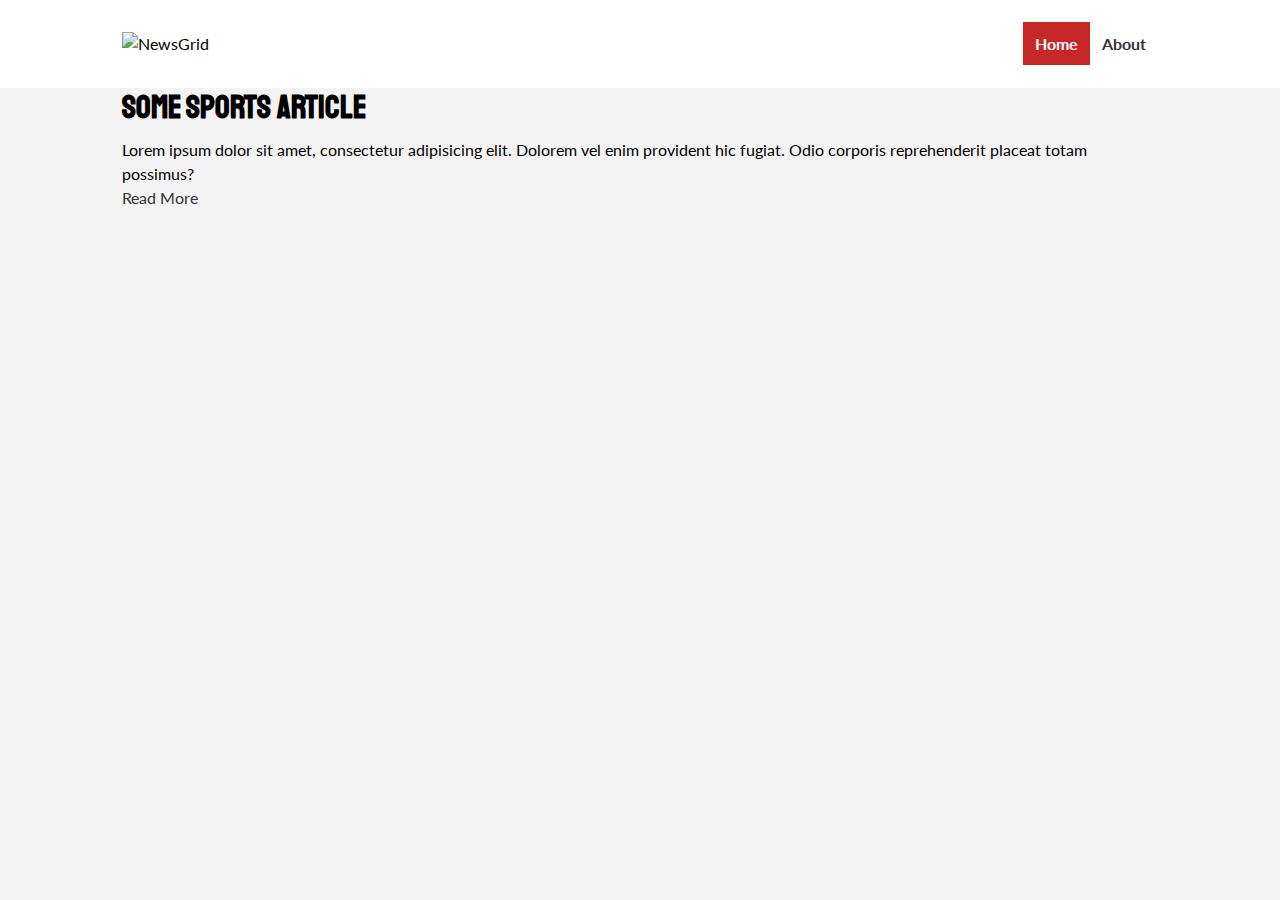
==== index.html @ 284f5c4e "add showcase markup" ====
<!DOCTYPE html>
<html lang="en">
<head>
    <meta charset="UTF-8">
    <meta name="viewport" content="width=device-width, initial-scale=1.0">
    <title>NewsGrid | Latest News</title>
    <link rel="stylesheet" href="https://cdnjs.cloudflare.com/ajax/libs/font-awesome/5.13.0/css/all.min.css" integrity="sha256-h20CPZ0QyXlBuAw7A+KluUYx/3pK+c7lYEpqLTlxjYQ=" crossorigin="anonymous" />
    <link rel="preconnect" href="https://fonts.googleapis.com">
    <link rel="preconnect" href="https://fonts.gstatic.com" crossorigin>
    <link href="https://fonts.googleapis.com/css2?family=Lato:wght@100;300&family=Staatliches&display=swap" rel="stylesheet">
    <link rel="stylesheet" href="./css/style.css">
    <link rel="stylesheet" media="screen and (max-width: 768px)" href="./css/mobile.css">
    <link rel="shortcut icon" type="image/x-icon" href="favicon.ico">
</head>
<body>
    <nav id="main-navbar">
        <div class="container">
            <img src="./image_resources/logo.png" alt="NewsGrid" class="logo">
            <div class="social">
                <a href="href://facebook.com" target="_blank"><i class="fab fa-facebook fa-2x"></i></a>
                <a href="href://twitter.com" target="_blank"><i class="fab fa-twitter fa-2x"></i></a>
                <a href="href://instagram.com" target="_blank"><i class="fab fa-instagram fa-2x"></i></a>
                <a href="href://youtube.com" target="_blank"><i class="fab fa-youtube fa-2x"></i></a>
            </div>
            <ul>
                <li><a class="current" href="index.html">Home</a></li>
                <li><a href="about.html">About</a></li>
            </ul>
        </div>
    </nav>

    <!--* Showcase -->
    <header id="showcase">
        <div class="container">
            <div class="showcase-container">
                <div class="showcase-content">
                    <div class="category category-sports">
                        <h1>Some Sports Article</h1>
                        <p>Lorem ipsum dolor sit amet, consectetur adipisicing elit. Dolorem vel enim provident hic fugiat. Odio corporis reprehenderit placeat totam possimus?</p>
                        <a href="article.html" class="btn btn-primary">Read More</a>
                    </div>
                </div>
            </div>
        </div>
    </header>
</body>
</html>
---- css/style.css ----
:root{
    --primary-color: #c72727;
    --secondary-color: #f99500;
    --light-color: #f3f3f3;
    --dark-color: #333333;
    --max-width: 1100px;
}

.category{
    --sports-color: #f99500;
    --ent-color: #a66bba;
    --tech-color: #009cff;
}

*{
    margin: 0;
    padding: 0;
    box-sizing: border-box;
}

body{
    font-family: 'Lato', sans-serif;
    line-height: 1.5;
    background-color: var(--light-color);
}

a{
    color: #333333;
    text-decoration: none;
}

ul{
    list-style: none;
}

img{
    width: 100%;
}

h1,h2,h3,h4,h5,h6{
    font-family: 'staatliches', cursive;
    margin-bottom: .55rem;
    line-height: 1.3;
}

/*^ Utility */
.container{
    max-width: var(--max-width);
    margin: auto;
    padding: 0 2rem;
    overflow: hidden;
}

/* ^Navigation  section*/
#main-navbar{
    background-color: #ffffff;
    position: sticky;
    top: 0;
    z-index: 2;
}

#main-navbar .container{
    display: grid;
    grid-template-columns: 6fr 3fr 2fr;
    padding: 2rem;
    align-items: center;
}


#main-navbar .logo{
    width: 180px;
}

#main-navbar ul{
    justify-self: end;
    display: flex;
}

#main-navbar ul li a{
    padding: 0.75rem;
    font-weight: bold;
}

#main-navbar ul li a.current{
    background-color: var(--primary-color);
    color: #ffffff;
}

#main-navbar ul li a:hover{
    background-color: var(--light-color);
    color: var(--dark-color);
}

#main-navbar .social{
    justify-self: center;
}

#main-navbar .social  i{
    color: #777777;
    margin-right: .5rem;
}
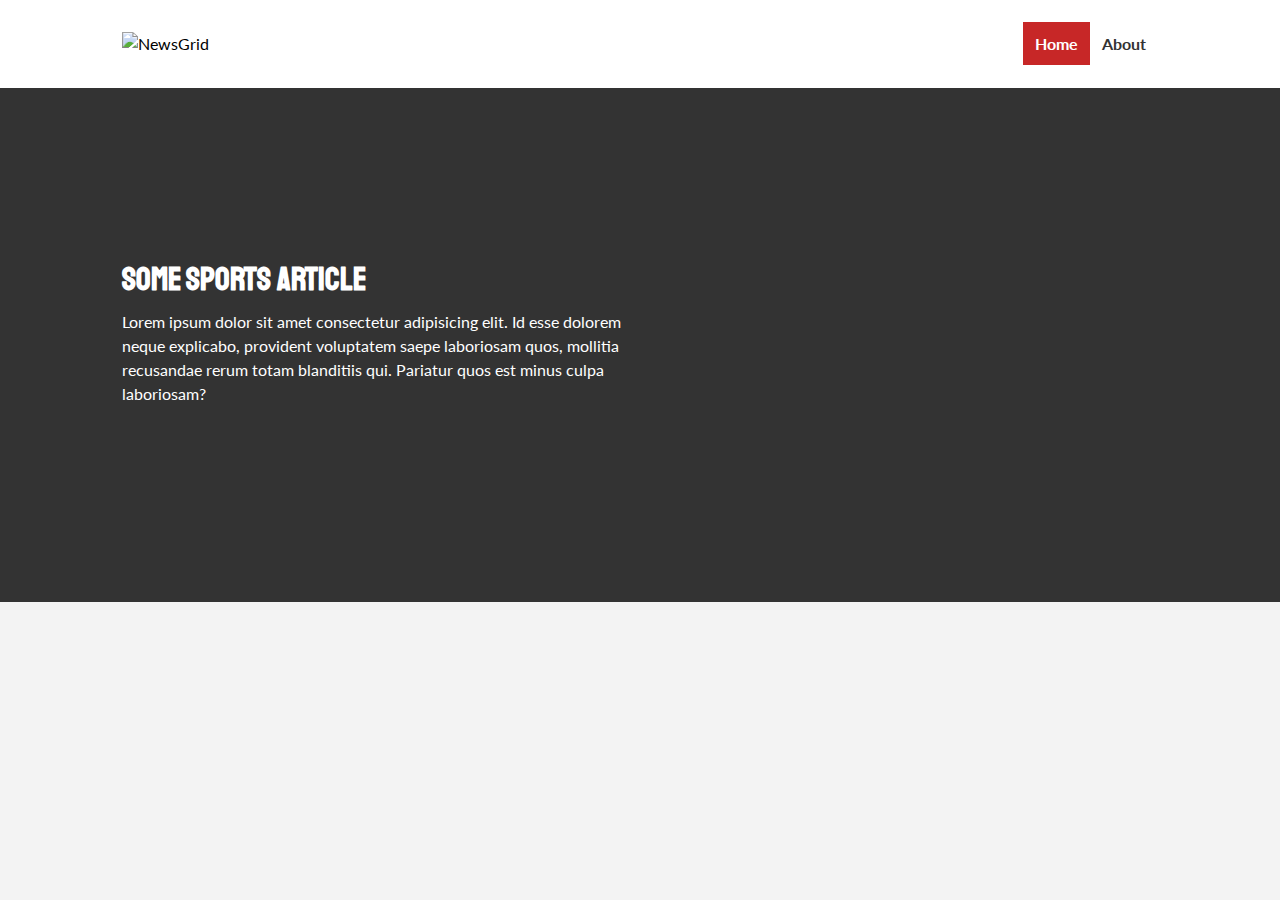
==== commit 7830e338: "showcase style" ====
--- a/index.html
+++ b/index.html
@@ -36,7 +36,7 @@
                 <div class="showcase-content">
                     <div class="category category-sports">
                         <h1>Some Sports Article</h1>
-                        <p>Lorem ipsum dolor sit amet, consectetur adipisicing elit. Dolorem vel enim provident hic fugiat. Odio corporis reprehenderit placeat totam possimus?</p>
+                        <p>Lorem ipsum dolor sit amet consectetur adipisicing elit. Id esse dolorem neque explicabo, provident voluptatem saepe laboriosam quos, mollitia recusandae rerum totam blanditiis qui. Pariatur quos est minus culpa laboriosam?</p>
                         <a href="article.html" class="btn btn-primary">Read More</a>
                     </div>
                 </div>
--- a/css/style.css
+++ b/css/style.css
@@ -98,4 +98,35 @@
 #main-navbar .social  i{
     color: #777777;
     margin-right: .5rem;
+}
+
+/* ^ Showcase */
+#showcase{
+    color: #fff;
+    background: #333;
+    padding: 2rem;
+    position: relative;
+}
+
+#showcase:before{
+    content: '';
+    background: url(../image_resources/featured.jpg) no-repeat center center/cover;
+    position: absolute;
+    top: 0;
+    left: 0;
+    width: 100%;
+    height: 100%;
+    opacity: 0.4;
+}
+
+#showcase .showcase-container{
+    display: grid;
+    grid-template-columns: repeat(2, 1fr);
+    justify-content: center;
+    align-items: center;
+    height: 50vh;
+}
+
+#showcase .showcase-content{
+    z-index: 1;
 }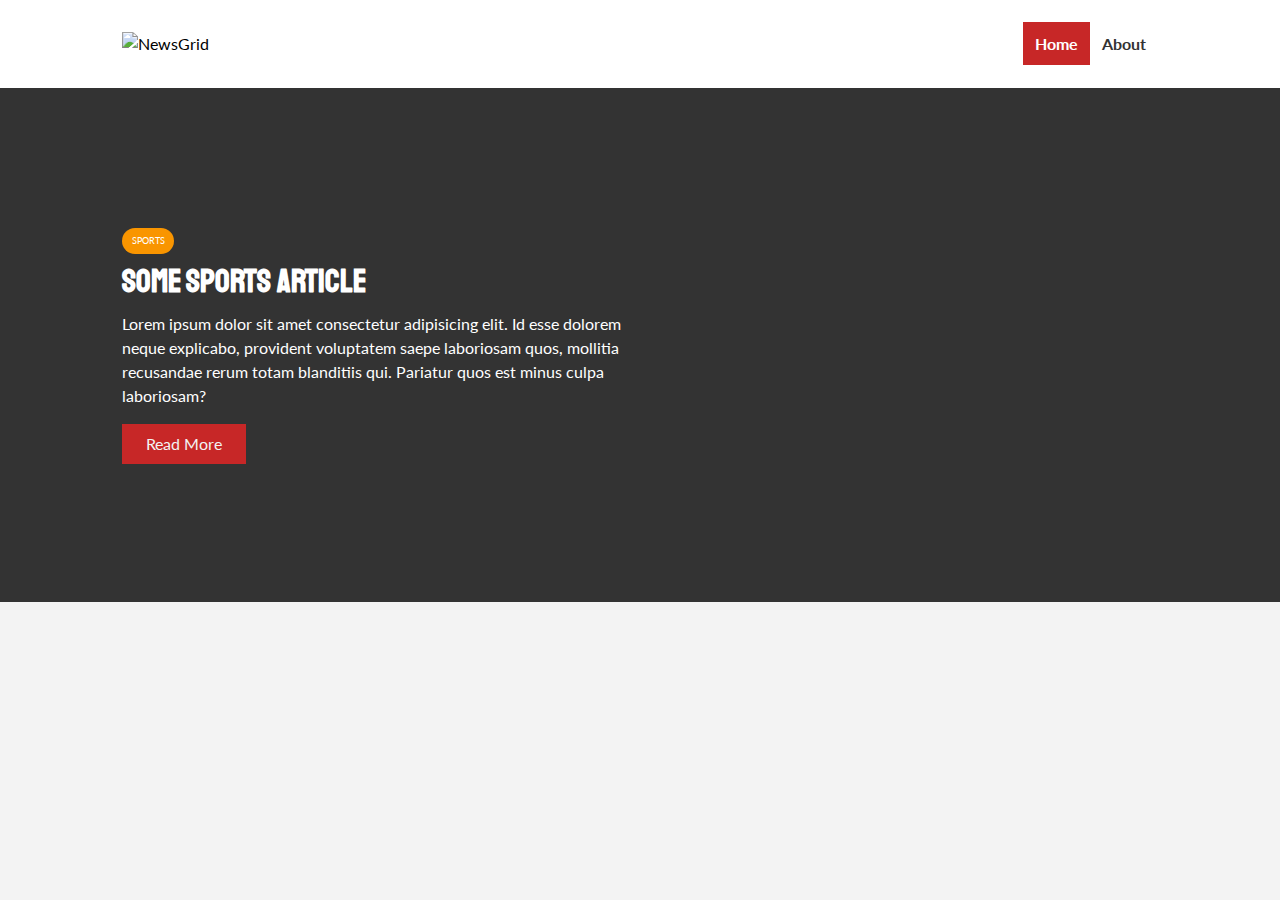
==== commit 49fe4343: "m" ====
--- a/index.html
+++ b/index.html
@@ -34,11 +34,10 @@
         <div class="container">
             <div class="showcase-container">
                 <div class="showcase-content">
-                    <div class="category category-sports">
+                    <div class="category category-sports">sports</div>
                         <h1>Some Sports Article</h1>
                         <p>Lorem ipsum dolor sit amet consectetur adipisicing elit. Id esse dolorem neque explicabo, provident voluptatem saepe laboriosam quos, mollitia recusandae rerum totam blanditiis qui. Pariatur quos est minus culpa laboriosam?</p>
                         <a href="article.html" class="btn btn-primary">Read More</a>
-                    </div>
                 </div>
             </div>
         </div>
--- a/css/style.css
+++ b/css/style.css
@@ -43,7 +43,7 @@
     line-height: 1.3;
 }
 
-/*^ Utility */
+/*^ Utility classes  */
 .container{
     max-width: var(--max-width);
     margin: auto;
@@ -51,6 +51,41 @@
     overflow: hidden;
 }
 
+.category{
+    display: inline-block;
+    color: #fff;
+    font-size: 0.55rem;
+    text-transform: uppercase;
+    padding: 0.4rem 0.6rem;
+    border-radius: 15px;
+    margin-bottom: 0.5rem;
+}
+
+.category-sports {background-color: var(--sports-color)}
+.category-ent {background-color: var(--ent-color)}
+.category-tech {background-color: var(--tech-color)}
+
+.btn{
+    display: inline-block;
+    border: none;
+    padding: 0.5rem 1.5rem;
+    background-color: var(--dark-color);
+    color: var(--light-color);
+}
+
+.btn-light {background-color: var(--light-color);}
+.btn-primary {background-color: var(--primary-color);}
+.btn-secondary {background-color: var(--secondary-color);}
+
+.btn-block{
+    display: block;
+    width: 100%;
+    text-align: center;
+}
+
+.btn:hover{
+    opacity: 0.9;
+}
 /* ^Navigation  section*/
 #main-navbar{
     background-color: #ffffff;
@@ -129,4 +164,8 @@
 
 #showcase .showcase-content{
     z-index: 1;
+}
+
+#showcase .showcase-content p{
+    margin-bottom: 1rem;
 }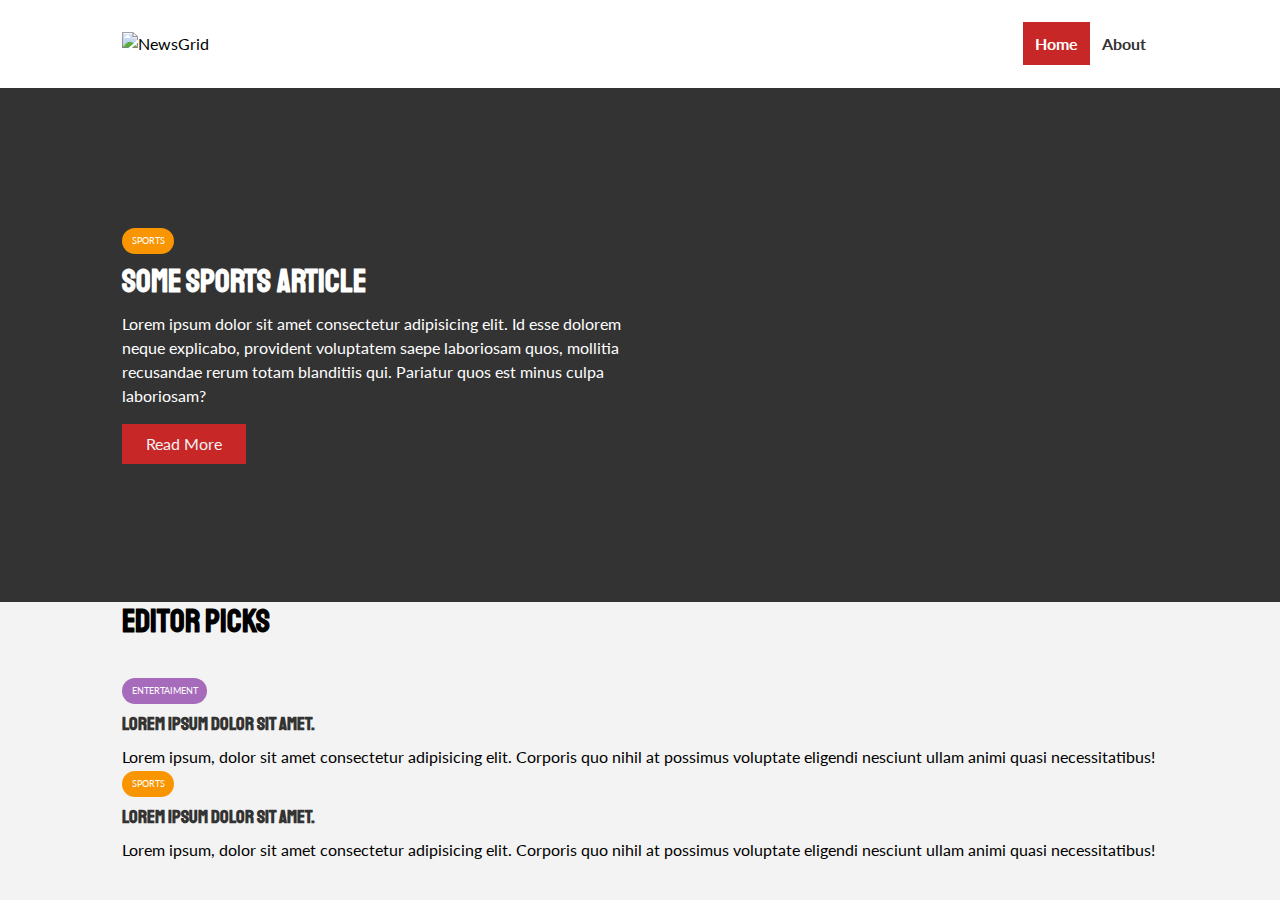
==== commit 89e519e6: "add new section articles" ====
--- a/index.html
+++ b/index.html
@@ -42,5 +42,31 @@
             </div>
         </div>
     </header>
+
+    <!-- * Home Articles -->
+    <section id="home-articles" class="py-2">
+        <div class="container">
+            <h1>Editor Picks</h1>
+            <div class="articles-container">
+                <article class="card">
+                    <img src="./image_resources/articles/ent1.jpg" alt="">
+                    <div>
+                        <div class="category category-ent">Entertaiment</div>
+                        <h3>
+                            <a href="article.html">Lorem ipsum dolor sit amet.</a>
+                        </h3>
+                        <p>Lorem ipsum, dolor sit amet consectetur adipisicing elit. Corporis quo nihil at possimus voluptate eligendi nesciunt ullam animi quasi necessitatibus!</p>
+                    </div>
+                </article>
+                <article class="card">
+                        <div class="category category-sports">Sports</div>
+                        <h3>
+                            <a href="article.html">Lorem ipsum dolor sit amet.</a>
+                        </h3>
+                        <p>Lorem ipsum, dolor sit amet consectetur adipisicing elit. Corporis quo nihil at possimus voluptate eligendi nesciunt ullam animi quasi necessitatibus!</p>
+                </article>
+            </div>
+        </div> 
+    </section>
 </body>
 </html>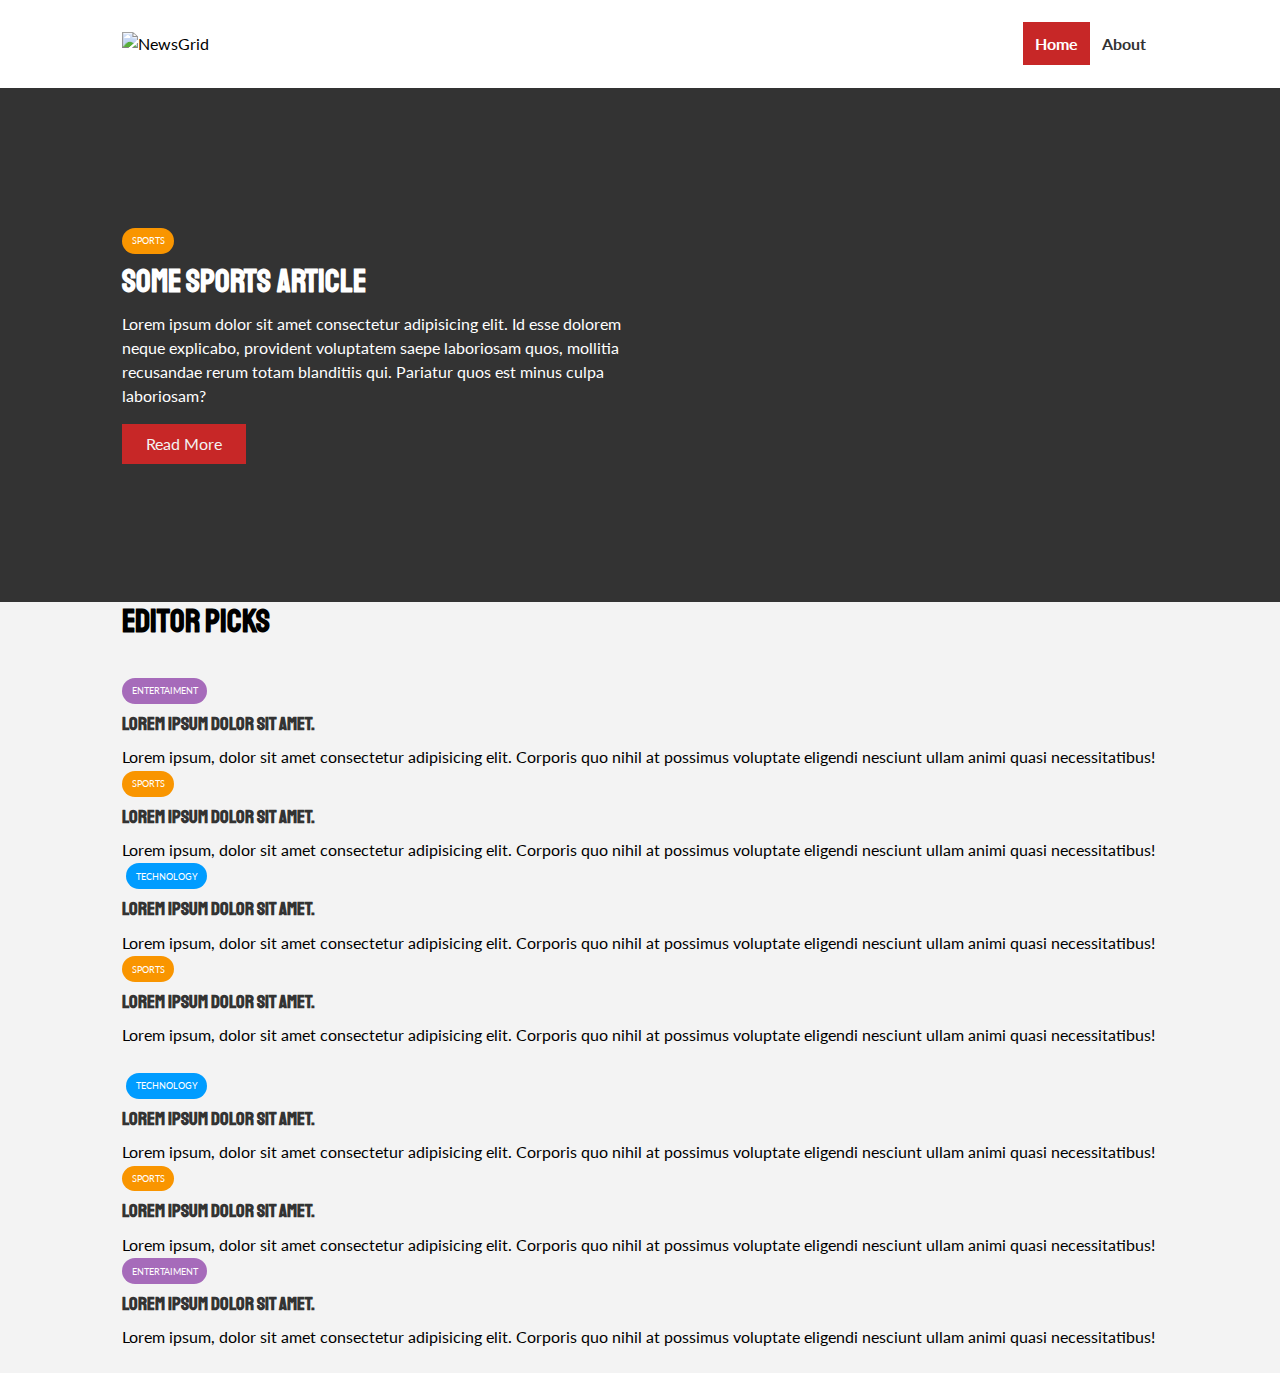
==== commit 7940c3c1: "articles markup finished" ====
--- a/index.html
+++ b/index.html
@@ -59,12 +59,53 @@
                     </div>
                 </article>
                 <article class="card">
-                        <div class="category category-sports">Sports</div>
-                        <h3>
-                            <a href="article.html">Lorem ipsum dolor sit amet.</a>
-                        </h3>
-                        <p>Lorem ipsum, dolor sit amet consectetur adipisicing elit. Corporis quo nihil at possimus voluptate eligendi nesciunt ullam animi quasi necessitatibus!</p>
+                     <div class="category category-sports">Sports</div>
+                    <h3>
+                        <a href="article.html">Lorem ipsum dolor sit amet.</a>
+                    </h3>
+                    <p>Lorem ipsum, dolor sit amet consectetur adipisicing elit. Corporis quo nihil at possimus voluptate eligendi nesciunt ullam animi quasi necessitatibus!</p>
                 </article>
+                <article class="card">
+                    <img src="./image_resources/articles/tech1.jpg" alt="">
+                    <div class="category category-tech">Technology</div>
+                    <h3>
+                        <a href="article.html">Lorem ipsum dolor sit amet.</a>
+                    </h3>
+                    <p>Lorem ipsum, dolor sit amet consectetur adipisicing elit. Corporis quo nihil at possimus voluptate eligendi nesciunt ullam animi quasi necessitatibus!</p>
+                </article>
+                <article class="card">
+                    <div class="category category-sports">Sports</div>
+                    <h3>
+                        <a href="article.html">Lorem ipsum dolor sit amet.</a>
+                    </h3>
+                    <p>Lorem ipsum, dolor sit amet consectetur adipisicing elit. Corporis quo nihil at possimus voluptate eligendi nesciunt ullam animi quasi necessitatibus!</p>
+                    <img src="./image_resources/articles/sports1.jpg" alt="">
+                </article>
+                <article class="card">
+                    <img src="./image_resources/articles/tech2.jpg" alt="">
+                    <div class="category category-tech">Technology</div>
+                    <h3>
+                        <a href="article.html">Lorem ipsum dolor sit amet.</a>
+                    </h3>
+                    <p>Lorem ipsum, dolor sit amet consectetur adipisicing elit. Corporis quo nihil at possimus voluptate eligendi nesciunt ullam animi quasi necessitatibus!</p>
+                </article>
+                <article class="card">
+                    <div class="category category-sports">Sports</div>
+                   <h3>
+                       <a href="article.html">Lorem ipsum dolor sit amet.</a>
+                   </h3>
+                   <p>Lorem ipsum, dolor sit amet consectetur adipisicing elit. Corporis quo nihil at possimus voluptate eligendi nesciunt ullam animi quasi necessitatibus!</p>
+               </article>
+               <article class="card">
+                <div>
+                    <div class="category category-ent">Entertaiment</div>
+                    <h3>
+                        <a href="article.html">Lorem ipsum dolor sit amet.</a>
+                    </h3>
+                    <p>Lorem ipsum, dolor sit amet consectetur adipisicing elit. Corporis quo nihil at possimus voluptate eligendi nesciunt ullam animi quasi necessitatibus!</p>
+                </div>
+                <img src="./image_resources/articles/ent2.jpg" alt="">
+            </article>
             </div>
         </div> 
     </section>
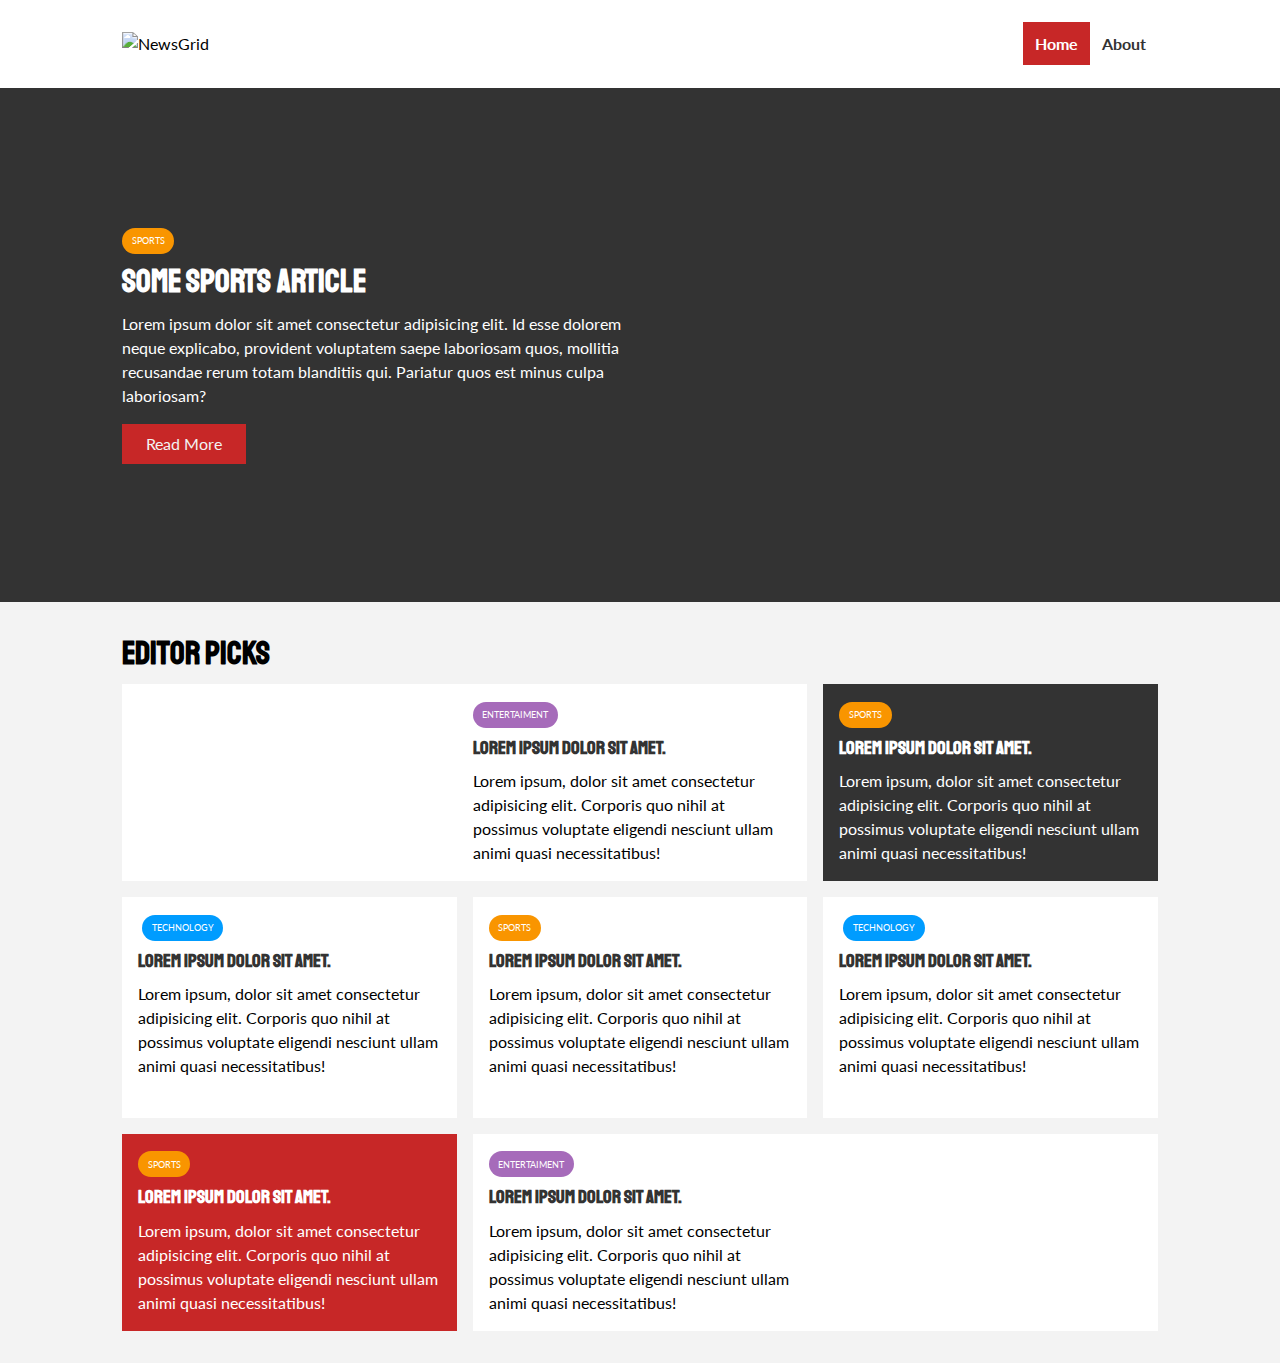
==== commit 181b1238: "finish articles section" ====
--- a/index.html
+++ b/index.html
@@ -58,7 +58,7 @@
                         <p>Lorem ipsum, dolor sit amet consectetur adipisicing elit. Corporis quo nihil at possimus voluptate eligendi nesciunt ullam animi quasi necessitatibus!</p>
                     </div>
                 </article>
-                <article class="card">
+                <article class="card bg-dark">
                      <div class="category category-sports">Sports</div>
                     <h3>
                         <a href="article.html">Lorem ipsum dolor sit amet.</a>
@@ -89,7 +89,7 @@
                     </h3>
                     <p>Lorem ipsum, dolor sit amet consectetur adipisicing elit. Corporis quo nihil at possimus voluptate eligendi nesciunt ullam animi quasi necessitatibus!</p>
                 </article>
-                <article class="card">
+                <article class="card bg-primary">
                     <div class="category category-sports">Sports</div>
                    <h3>
                        <a href="article.html">Lorem ipsum dolor sit amet.</a>
--- a/css/style.css
+++ b/css/style.css
@@ -86,6 +86,50 @@
 .btn:hover{
     opacity: 0.9;
 }
+
+.card{
+    background-color: #fff;
+    padding: 1rem;
+}
+
+.bg-dark{
+    background-color: var(--dark-color);
+    color: #fff;
+}
+
+.bg-primary{
+    background-color: var(--primary-color);
+    color: #fff;
+}
+
+.bg-secondary{
+    background-color: var(--secondary-color);
+    color: #fff;
+}
+
+.bg-dark h1,
+.bg-dark h2,
+.bg-dark h3,
+.bg-dark a,
+.bg-primary h1,
+.bg-primary h2,
+.bg-primary h3,
+.bg-primary a,
+.bg-secondary h1,
+.bg-secondary h2,
+.bg-secondary h3,
+.bg-secondary a{
+    color: #fff;
+}
+
+.py-1{padding: 1.5rem 0}
+.py-2{padding: 2rem 0}
+.py-3{padding: 3rem 0}
+
+.p-1{padding: 1.5rem}
+.p-2{padding: 2rem}
+.p-3{padding: 3rem}
+
 /* ^Navigation  section*/
 #main-navbar{
     background-color: #ffffff;
@@ -168,4 +212,24 @@
 
 #showcase .showcase-content p{
     margin-bottom: 1rem;
+}
+
+/* ^ Home Articles */
+#home-articles .articles-container{
+    display: grid;
+    grid-template-columns: repeat(3, 1fr);
+    grid-gap: 1rem;
+}
+
+#home-articles .articles-container > *:first-child,
+#home-articles .articles-container > *:last-child{
+    display: grid;
+    grid-template-columns: repeat(2, 1fr);
+    grid-gap: 1rem;
+    align-items: center;
+    grid-column: 1 / span 2;
+}
+
+#home-articles .articles-container > *:last-child{
+    grid-column: 2 / span 2;
 }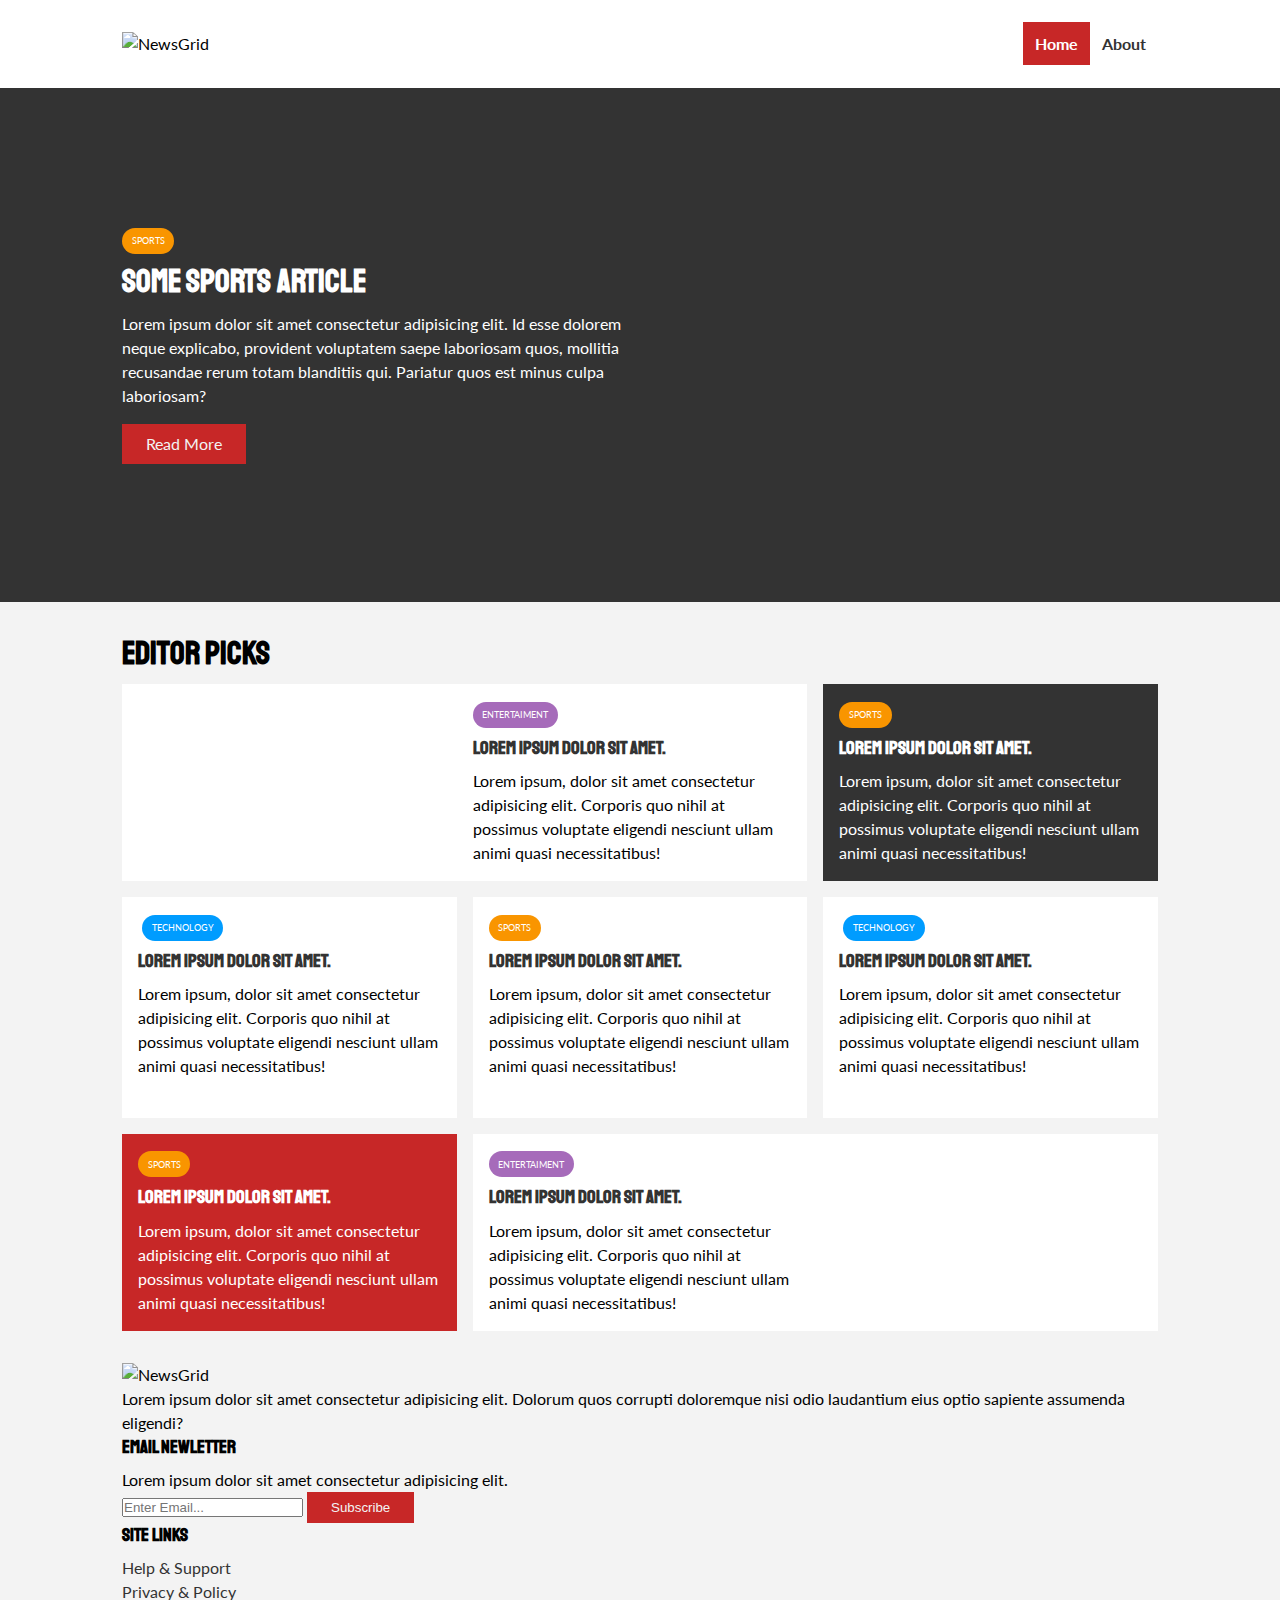
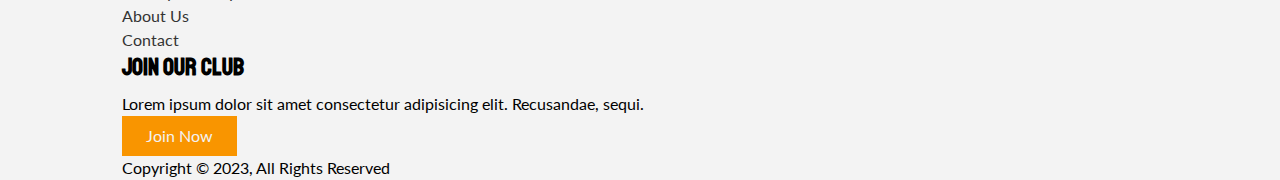
==== commit 929289c5: "add footer section in markup" ====
--- a/index.html
+++ b/index.html
@@ -109,5 +109,42 @@
             </div>
         </div> 
     </section>
+
+    <!-- * Footer -->
+    <footer id="main-footer">
+        <div class="container footer-container">
+            <div>
+                <img src="./image_resources/logo_light.png" alt="NewsGrid">
+                <p>Lorem ipsum dolor sit amet consectetur adipisicing elit. Dolorum quos corrupti doloremque nisi odio laudantium eius optio sapiente assumenda eligendi?</p>
+            </div>
+            <div>
+                <h3>Email Newletter</h3>
+                <p>Lorem ipsum dolor sit amet consectetur adipisicing elit.</p>
+                <form>
+                    <input type="email" placeholder="Enter Email...">
+                    <input type="submit" value="Subscribe" class="btn btn-primary">
+                </form>
+            </div>
+            <div>
+                <h3>Site Links</h3>
+                <ul class="list">
+                    <li><a href="#">Help & Support</a></li>
+                    <li><a href="#">Privacy & Policy</a></li>
+                    <li><a href="#">About Us</a></li>
+                    <li><a href="#">Contact</a></li>
+                </ul>
+            </div>
+            <div>
+                <h2>Join Our Club</h2>
+                <p>Lorem ipsum dolor sit amet consectetur adipisicing elit. Recusandae, sequi.</p>
+                <a href="#" class="btn btn-secondary">Join Now</a>
+            </div>
+            <div>
+                <p>
+                    Copyright &copy; 2023,  All Rights Reserved
+                </p>
+            </div>
+        </div>
+    </footer>
 </body>
 </html>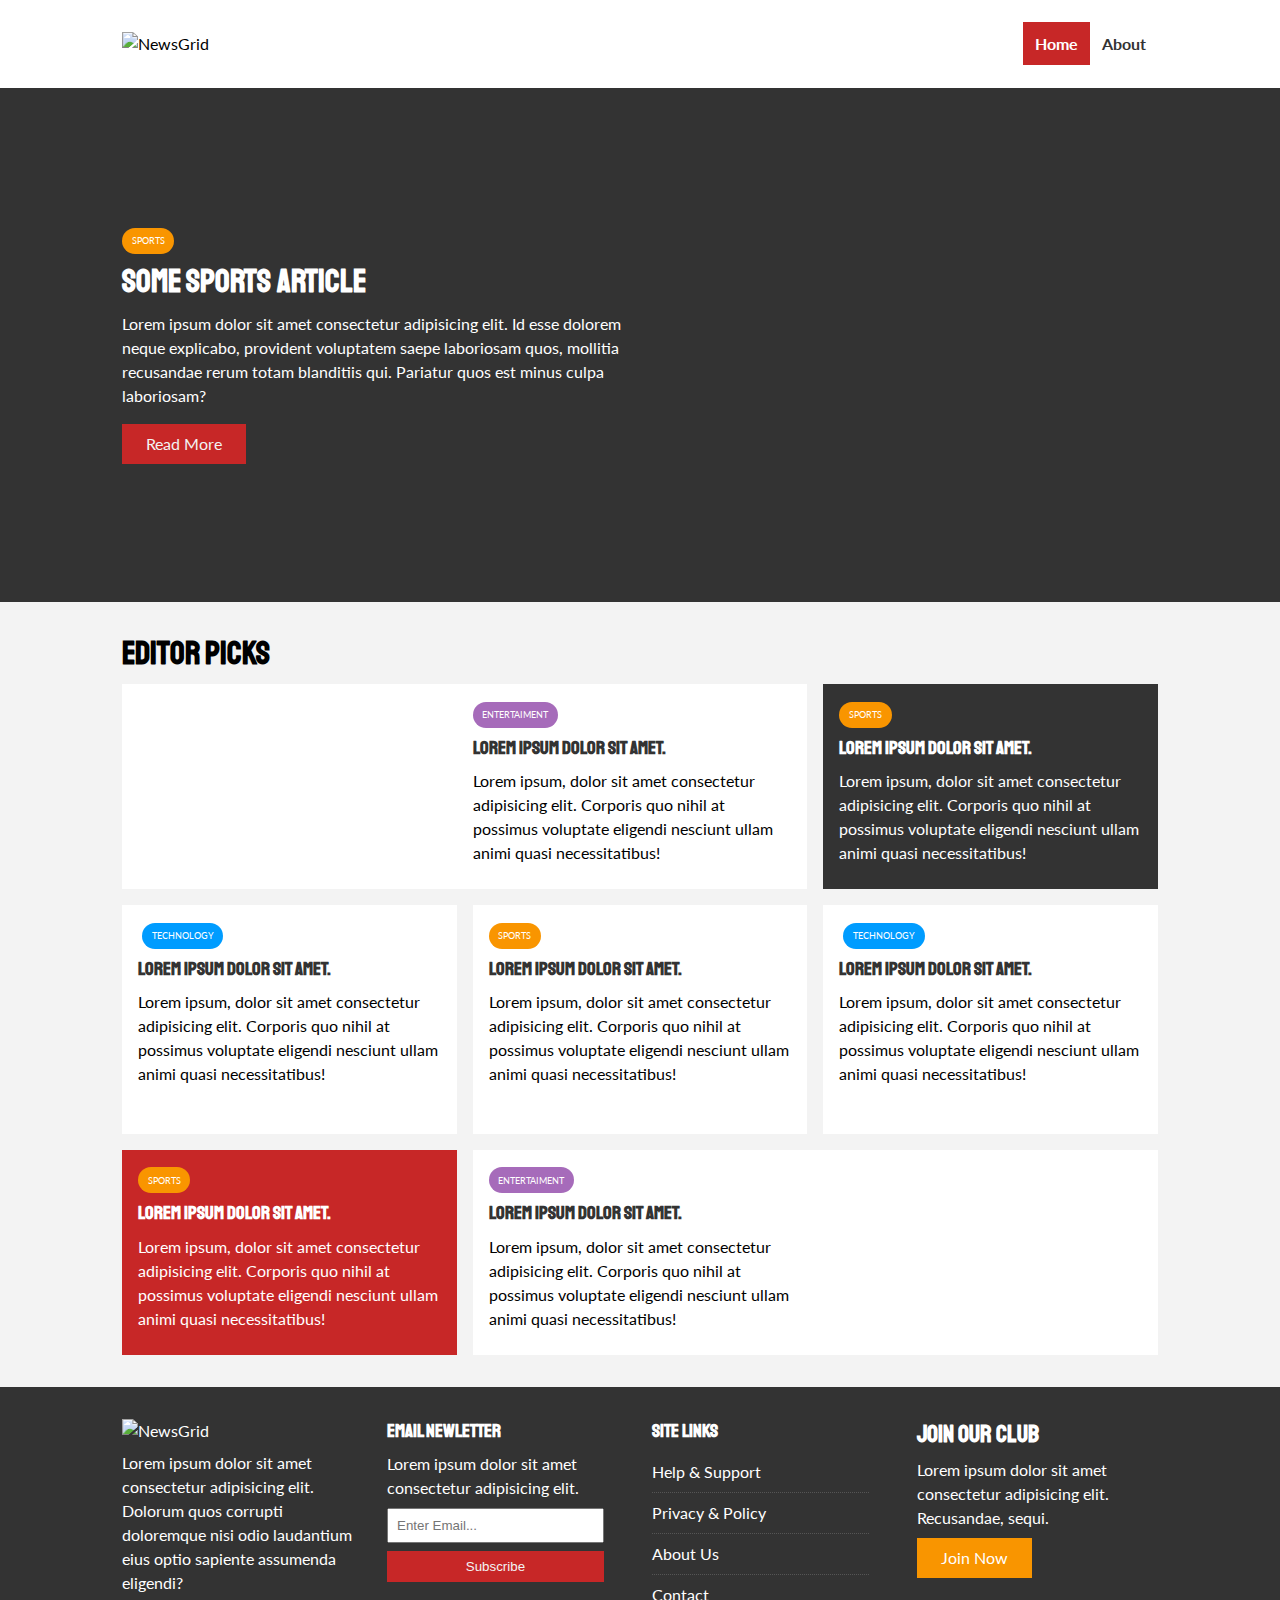
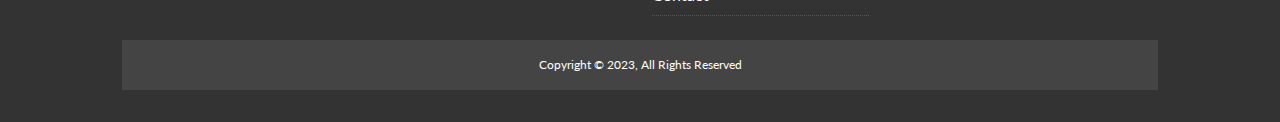
==== commit c3d5d732: "today finish the footer section" ====
--- a/index.html
+++ b/index.html
@@ -111,7 +111,7 @@
     </section>
 
     <!-- * Footer -->
-    <footer id="main-footer">
+    <footer id="main-footer" class="py-2">
         <div class="container footer-container">
             <div>
                 <img src="./image_resources/logo_light.png" alt="NewsGrid">
--- a/css/style.css
+++ b/css/style.css
@@ -31,6 +31,10 @@
 
 ul{
     list-style: none;
+}
+
+p{
+    margin: 0.5rem 0;
 }
 
 img{
@@ -130,6 +134,16 @@
 .p-2{padding: 2rem}
 .p-3{padding: 3rem}
 
+.list li{
+    padding: 0.5rem 0;
+    border-bottom: 1px dotted #555;
+    width: 90%;
+}
+
+.list li a:hover{
+    color: var(--primary-color) !important;
+}
+
 /* ^Navigation  section*/
 #main-navbar{
     background-color: #ffffff;
@@ -232,4 +246,43 @@
 
 #home-articles .articles-container > *:last-child{
     grid-column: 2 / span 2;
+}
+
+/* ^ Footer */
+
+#main-footer{
+    background-color: var(--dark-color);
+    color: #fff;
+}
+
+#main-footer  img{
+    width: 150px;
+}
+
+#main-footer a{
+    color: #fff;
+}
+
+#main-footer .footer-container{
+    display: grid;
+    grid-template-columns: repeat(4, 1fr);
+    grid-gap: 1.5rem;
+}
+
+#main-footer .footer-container > *:last-child{
+    background-color: #444;
+    grid-column: 1 / span 4;
+    padding: 0.5rem;
+    font-size: 0.75rem;
+    text-align: center;
+}
+
+#main-footer .footer-container input[type="email"]{
+    width: 90%;
+    padding: 0.5rem;
+    margin-bottom: 0.5rem;
+}
+
+#main-footer .footer-container input[type="submit"]{
+    width: 90%;
 }